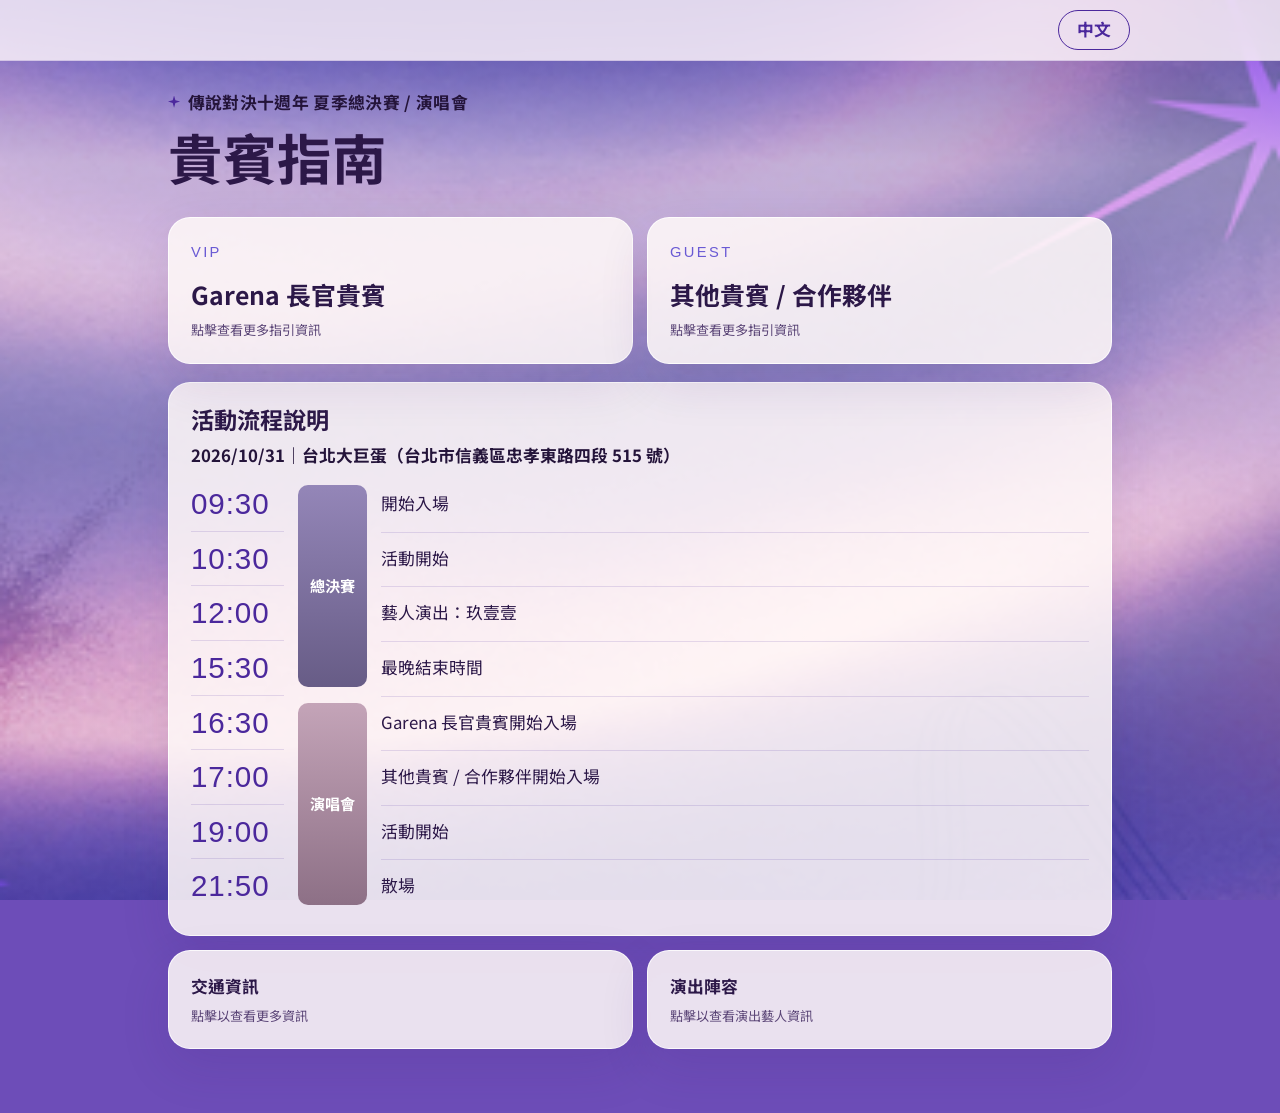
==== site/index.html @ 763a613c "發布貴賓指引網站，供 GitHub Pages 上線。" ====
<!DOCTYPE html>
<html lang="zh-Hant">
<head>
  <meta charset="utf-8">
  <meta name="viewport" content="width=device-width, initial-scale=1, viewport-fit=cover">
  <meta name="description" content="2026/10/31 傳說對決夏季總決賽與十週年演唱會貴賓指引">
  <meta name="theme-color" content="#4b289c">
  <title>傳說對決十周年｜貴賓指引</title>
  <link rel="icon" href="favicon.png" type="image/png">
  <link rel="preconnect" href="https://fonts.googleapis.com">
  <link rel="preconnect" href="https://fonts.gstatic.com" crossorigin>
  <link href="https://fonts.googleapis.com/css2?family=Noto+Sans+TC:wght@400;500;700&display=swap" rel="stylesheet">
  <link rel="stylesheet" href="css/style.css">
</head>
<body data-page="home">
  <div class="aurora" aria-hidden="true"></div>
  <header class="bar" id="bar"></header>
  <main id="main"></main>
  <dialog id="lightbox">
    <button type="button" id="lightbox-close">關閉</button>
    <img id="lightbox-img" alt="">
    <p id="lightbox-cap"></p>
  </dialog>
  <script src="js/content.js"></script>
  <script src="js/main.js"></script>
</body>
</html>
---- site/css/style.css ----
:root {
  --ink: #2c1848;
  --deep: #4b289c;
  --violet: #6a5ad4;
  --pink: #ed8cc1;
  --blush: #fcd2e1;
  --cream: #fff7f4;
  --line: rgba(75, 40, 156, 0.14);
  --card: rgba(255, 250, 248, 0.86);
  --shadow: 0 18px 50px rgba(58, 24, 104, 0.12);
}

* { box-sizing: border-box; }

html { scroll-behavior: smooth; }

img,
svg { max-width: 100%; }

body {
  margin: 0;
  overflow-x: clip;
  overflow-wrap: break-word;
  color: var(--ink);
  font-family: "Noto Sans TC", "PingFang TC", "Microsoft JhengHei", sans-serif;
  font-size: 1.05rem;
  line-height: 1.65;
  background: #6d4db8;
}

.aurora {
  position: fixed;
  inset: 0;
  z-index: -1;
  background:
    linear-gradient(180deg, rgba(75, 40, 156, 0.18), rgba(255, 241, 235, 0.42) 18%, rgba(252, 210, 225, 0.28) 70%, rgba(75, 40, 156, 0.2)),
    url("../images/bg-aurora.png") center / cover no-repeat;
}

.bar {
  position: sticky;
  top: 0;
  z-index: 5;
  padding: max(10px, env(safe-area-inset-top)) max(18px, env(safe-area-inset-right)) 10px max(18px, env(safe-area-inset-left));
  background: rgba(255, 247, 252, 0.82);
  border-bottom: 1px solid var(--line);
  backdrop-filter: blur(16px);
}

.bar-row {
  max-width: 980px;
  margin: 0 auto;
  display: flex;
  align-items: center;
  justify-content: space-between;
  gap: 16px;
}

.menu-btn {
  width: 44px;
  height: 40px;
  padding: 0 8px;
  border: 0;
  background: transparent;
  display: flex;
  flex-direction: column;
  justify-content: center;
  gap: 5px;
  cursor: pointer;
}

.menu-btn span {
  display: block;
  height: 2px;
  border-radius: 2px;
  background: var(--deep);
}

.lang {
  border: 1px solid var(--deep);
  background: transparent;
  color: var(--deep);
  border-radius: 999px;
  min-width: 4.5rem;
  min-height: 40px;
  padding: 0 14px;
  font: inherit;
  font-weight: 700;
  cursor: pointer;
}

.lang:focus-visible { background: var(--deep); color: white; }

@media (hover: hover) and (pointer: fine) {
  .lang:hover { background: var(--deep); color: white; }
}

.nav {
  max-width: 980px;
  margin: 0 auto;
  display: grid;
  grid-template-rows: 0fr;
  transition: grid-template-rows 0.32s ease, margin-top 0.32s ease;
}

.nav.open { grid-template-rows: 1fr; margin-top: 8px; }

.nav-inner {
  min-height: 0;
  overflow: hidden;
  display: flex;
  flex-direction: column;
  gap: 6px;
  opacity: 0;
  transform: translateY(-8px);
  transition: opacity 0.24s ease, transform 0.32s ease;
}

.nav.open .nav-inner { opacity: 1; transform: none; }

.nav a {
  text-decoration: none;
  color: var(--deep);
  background: rgba(255, 255, 255, 0.72);
  border: 1px solid var(--line);
  border-radius: 12px;
  padding: 12px 14px;
  font-size: 1rem;
}

.nav a[aria-current="page"] {
  background: var(--deep);
  color: white;
  border-color: var(--deep);
}

.wrap {
  max-width: 980px;
  margin: 0 auto;
  padding: 28px max(18px, env(safe-area-inset-right)) max(64px, env(safe-area-inset-bottom)) max(18px, env(safe-area-inset-left));
}

.wrap > section > h2 { margin-top: 28px; }

.wrap > .panel > h2 { margin-top: 0; }

.kicker {
  margin: 0 0 6px;
  font-family: Impact, "Arial Narrow", sans-serif;
  letter-spacing: 0.16em;
  text-transform: uppercase;
  color: var(--violet);
  font-size: 0.92rem;
}

.wrap > .kicker {
  font-family: "Noto Sans TC", "PingFang TC", "Microsoft JhengHei", sans-serif;
  letter-spacing: 0.02em;
  text-transform: none;
  color: #24143a;
  font-weight: 700;
  font-size: 1.05rem;
}

.wrap > .kicker::before {
  content: "";
  display: inline-block;
  width: 0.72em;
  height: 0.72em;
  margin-right: 0.45em;
  background: #4b289c;
  clip-path: polygon(50% 0, 61% 39%, 100% 50%, 61% 61%, 50% 100%, 39% 61%, 0 50%, 39% 39%);
  vertical-align: 0.08em;
}

h1, h2, h3 { line-height: 1.25; font-weight: 700; }

h1 {
  margin: 0;
  font-size: clamp(2.1rem, 7vw, 3.4rem);
  letter-spacing: 0.01em;
}

h2 { margin: 0 0 8px; font-size: 1.45rem; }

h3 { margin: 0; font-size: 1.05rem; }

.lede {
  margin: 12px 0 0;
  max-width: 38rem;
  font-size: 1.12rem;
}

.place-line,
.address,
.place-name { margin: 14px 0 0; }

.place-line {
  display: flex;
  flex-direction: column;
  gap: 2px;
}

.place-line span,
.address { color: #5c4778; }

.choices,
.link-row,
.artists,
.figures {
  display: grid;
  gap: 14px;
}

.choices { margin-top: 26px; }

.choice,
.link-card,
.panel,
.artist {
  background: var(--card);
  border: 1px solid rgba(255, 255, 255, 0.8);
  box-shadow: var(--shadow);
  border-radius: 22px;
}

.choice,
.link-card {
  display: flex;
  flex-direction: column;
  gap: 4px;
  padding: 22px;
  color: inherit;
  text-decoration: none;
}

.choice strong {
  font-size: 1.55rem;
}

.choice .hint,
.link-card .hint {
  color: #5c4778;
  font-size: 0.82rem;
}

.button,
.artist a { transition: transform 0.15s ease; }

.choice,
.link-card {
  transition: transform 0.15s ease, background 0.2s ease, color 0.2s ease, border-color 0.2s ease;
}

.choice:active,
.link-card:active {
  background: var(--deep);
  color: white;
  border-color: var(--deep);
}

.choice:active .kicker,
.choice:active .hint,
.link-card:active .hint { color: white; }

@media (hover: hover) and (pointer: fine) {
  .choice:hover,
  .link-card:hover,
  .button:hover,
  .artist a:hover { transform: translateY(-1px); }

  .choice:hover,
  .link-card:hover {
    background: var(--deep);
    color: white;
    border-color: var(--deep);
  }

  .choice:hover .kicker,
  .choice:hover .hint,
  .link-card:hover .hint { color: white; }
}

.panel { margin-top: 18px; padding: 22px; }

.times,
.steps,
.seats ul { list-style: none; margin: 0; padding: 0; }

.times li,
.steps li {
  display: grid;
  grid-template-columns: 6.2rem 1fr;
  gap: 12px;
  align-items: baseline;
  padding: 12px 0;
  border-top: 1px solid var(--line);
}

.when {
  margin: 2px 0 8px;
  font-weight: 700;
  color: #24143a;
}

.schedule {
  display: grid;
  grid-template-columns: 5.8rem auto minmax(0, 1fr);
  column-gap: 14px;
  align-items: center;
}

.schedule .time { grid-column: 1; }

.schedule .slot {
  grid-column: 2;
  align-self: stretch;
  display: flex;
  align-items: center;
  justify-content: center;
  margin: 8px 0;
  padding: 8px 12px;
  border-radius: 10px;
  background: linear-gradient(180deg, #9486b8 0%, #675c86 100%);
  color: white;
  line-height: 1.3;
  text-align: center;
}

.schedule .label { grid-column: 3; }

.schedule .time,
.schedule .label { padding: 12px 0; }

.schedule .rule { border-top: 1px solid var(--line); }

.slot {
  font-weight: 700;
  font-size: 0.95rem;
}

.slot.concert { background: linear-gradient(180deg, #c4a4b8 0%, #8d7086 100%); }

@media (prefers-reduced-motion: reduce) {
  .nav,
  .nav-inner,
  .choice { transition: none; }
}

.way-title { margin: 22px 0 0; }

.ways {
  list-style: none;
  margin: 8px 0 0;
  padding: 0;
  counter-reset: way;
}

.ways > li {
  display: grid;
  grid-template-columns: 2rem 1fr;
  gap: 12px;
  align-items: start;
  counter-increment: way;
  padding: 14px 0 0;
  margin-top: 14px;
  border-top: 1px solid var(--line);
}

.ways > li::before {
  content: counter(way);
  font-family: Impact, "Arial Narrow", sans-serif;
  color: var(--deep);
  font-size: 1.4rem;
  line-height: 1.4;
}

.ways > li p { margin: 4px 0 0; }

.ways .steps { margin-top: 4px; }

.steps { counter-reset: step; }

.steps li {
  grid-template-columns: 2rem 1fr;
  counter-increment: step;
}

.steps li::before {
  content: counter(step);
  font-family: Impact, "Arial Narrow", sans-serif;
  color: var(--deep);
  font-size: 1.4rem;
}

.time {
  font-family: Impact, "Arial Narrow", sans-serif;
  font-size: 1.85rem;
  letter-spacing: 0.03em;
  color: var(--deep);
  line-height: 1;
}

.note { margin: 8px 0 0; color: #5c4778; }

.brief { margin: 4px 0 0; }

.brief > div { padding: 14px 0 0; }

.brief > div + div { margin-top: 14px; border-top: 1px solid var(--line); }

.brief dt {
  font-weight: 700;
  color: var(--deep);
}

.brief dd { margin: 6px 0 0; }

.plain { margin: 0; padding-left: 1.2rem; }

.seat-places { margin-top: 14px; }

.plain li + li { margin-top: 6px; }

.text-zoom,
.brief a {
  color: var(--deep);
  font-weight: 700;
}

.text-zoom {
  border: 0;
  padding: 0;
  background: none;
  font: inherit;
  font-weight: 700;
  text-decoration: underline;
  text-underline-offset: 3px;
  cursor: pointer;
}

.gate {
  color: var(--deep);
  text-decoration: underline;
  text-underline-offset: 3px;
}

.map-link { margin: 0 0 10px; }

.guest-table {
  width: 100%;
  border-collapse: collapse;
}

.guest-table th,
.guest-table td {
  text-align: left;
  padding: 10px 12px;
  border-bottom: 1px solid var(--line);
}

.brief > div:has(.guest-table) { padding-top: 8px; }

.brief dd:has(.guest-table) { margin-top: 0; }

.guest-table th {
  color: var(--deep);
  font-size: 1.2rem;
  font-weight: 700;
}

.fine {
  display: flex;
  align-items: center;
  gap: 6px;
  margin: 8px 0 0;
  color: #5c4778;
  font-size: 0.86rem;
}

.food {
  width: 1.05em;
  height: 1.05em;
  flex: 0 0 auto;
  fill: currentColor;
}

.brief + .figures { margin-top: 18px; }

.facts { margin: 8px 0 0; }

.facts div { padding: 12px 0; border-top: 1px solid var(--line); }

.facts dt {
  font-size: 0.82rem;
  letter-spacing: 0.08em;
  color: var(--violet);
  font-weight: 700;
}

.facts dd { margin: 4px 0 0; }

.pending {
  display: inline-block;
  border: 1px dashed var(--violet);
  border-radius: 999px;
  padding: 2px 10px;
  color: var(--deep);
}

.seats {
  margin-top: 8px;
  padding-top: 8px;
}

.seats li {
  padding: 8px 0;
  border-top: 1px solid var(--line);
}

.boxes li {
  display: grid;
  grid-template-columns: 4.2rem 1fr;
  grid-template-rows: auto auto;
  column-gap: 12px;
  align-items: baseline;
}

.boxes strong {
  grid-row: 1 / span 2;
  font-family: Impact, "Arial Narrow", sans-serif;
  font-size: 1.6rem;
  font-weight: 400;
  color: var(--deep);
}

.boxes em { font-style: normal; font-weight: 700; }

.button,
.artist a,
.zoom {
  font: inherit;
}

.button,
.artist a {
  display: inline-flex;
  align-items: center;
  margin-top: 14px;
  padding: 10px 16px;
  border-radius: 999px;
  background: var(--deep);
  color: white;
  text-decoration: none;
  font-weight: 700;
}

.artist .artist-links {
  display: flex;
  flex-wrap: wrap;
  gap: 8px;
  margin: 14px 0 0;
}

.artist-links a { margin-top: 0; }

.zoom-hint {
  margin: 18px 0 8px;
  color: #5c4778;
  font-size: 0.92rem;
}

.zoom {
  display: block;
  width: 100%;
  padding: 0;
  border: 0;
  background: transparent;
  border-radius: 16px;
  cursor: zoom-in;
  overflow: hidden;
}

.zoom img,
.artist img {
  display: block;
  width: 100%;
  object-fit: cover;
}

.zoom img { max-height: 520px; object-fit: contain; background: #1d1233; }

figure { margin: 0; }

figcaption {
  margin-top: 8px;
  color: #5c4778;
  font-size: 0.92rem;
}

.link-row { margin-top: 14px; }

.group-label {
  margin: 22px 0 10px;
  color: var(--violet);
  font-size: 1.22rem;
  font-weight: 700;
  letter-spacing: 0.04em;
}

.artists { margin-top: 12px; }

.artist {
  overflow: hidden;
}

.artist img {
  aspect-ratio: 1;
  object-position: center 18%;
}

.artist div { padding: 16px 18px 18px; }

.artist h3 { font-size: 1.35rem; }

.en-name,
.role { margin: 2px 0; }

.en-name { color: var(--violet); }

.role { font-weight: 700; }

.artist p:last-of-type { margin: 8px 0 0; }

dialog {
  width: fit-content;
  max-width: min(960px, calc(100vw - 28px));
  max-height: calc(100vh - 28px);
  border: 0;
  padding: 12px;
  background: transparent;
  color: white;
}

dialog::backdrop { background: rgba(24, 12, 48, 0.86); }

#lightbox-img {
  display: block;
  width: auto;
  max-width: min(920px, calc(100vw - 96px));
  max-height: 78vh;
  margin: 0 auto;
  object-fit: contain;
  border-radius: 12px;
  background: transparent;
}

.lightbox-nav {
  position: absolute;
  top: 50%;
  transform: translateY(-50%);
  width: 44px;
  height: 44px;
  border: 0;
  border-radius: 50%;
  background: white;
  color: var(--deep);
  font-size: 1.8rem;
  line-height: 1;
  cursor: pointer;
}

#lightbox-prev { left: 0; }

#lightbox-next { right: 0; }

#lightbox-cap { margin: 10px 4px 0; }

#lightbox-close {
  position: absolute;
  top: 18px;
  right: 18px;
  border: 0;
  border-radius: 999px;
  min-height: 40px;
  padding: 0 14px;
  background: white;
  color: var(--deep);
  font: inherit;
  font-weight: 700;
  cursor: pointer;
}

a:focus-visible,
button:focus-visible {
  outline: 3px solid var(--pink);
  outline-offset: 2px;
}

@media (max-width: 640px) {
  .wrap { padding-top: 20px; }

  .panel,
  .choice,
  .link-card { padding: 16px; }

  .choice strong { font-size: 1.28rem; }

  h2 { font-size: 1.28rem; }

  .schedule {
    grid-template-columns: 4.4rem auto minmax(0, 1fr);
    column-gap: 8px;
  }

  .time { font-size: 1.45rem; }

  .schedule .slot {
    margin: 6px 0;
    padding: 6px;
    font-size: 0.86rem;
  }

  .guest-table th,
  .guest-table td { padding: 8px 6px; }

  .artist {
    display: grid;
    grid-template-columns: 108px minmax(0, 1fr);
  }

  .artist img { align-self: start; }

  .artist div { padding: 12px; }

  .artist h3 { font-size: 1.15rem; }

  .artist .artist-links a { padding: 8px 12px; }

  dialog {
    max-width: calc(100% - 16px);
    padding: 48px 8px 12px;
  }

  #lightbox-img {
    max-width: 100%;
    max-height: 68vh;
  }

  #lightbox-close { top: 8px; right: 8px; }

  .lightbox-nav { width: 36px; height: 36px; }
}

@media (min-width: 760px) {
  .choices,
  .link-row { grid-template-columns: 1fr 1fr; }

  .artists { grid-template-columns: 1fr 1fr; }

  .figures { grid-template-columns: 1fr 1fr; }

  .figures figure.wide { grid-column: 1 / -1; }
}
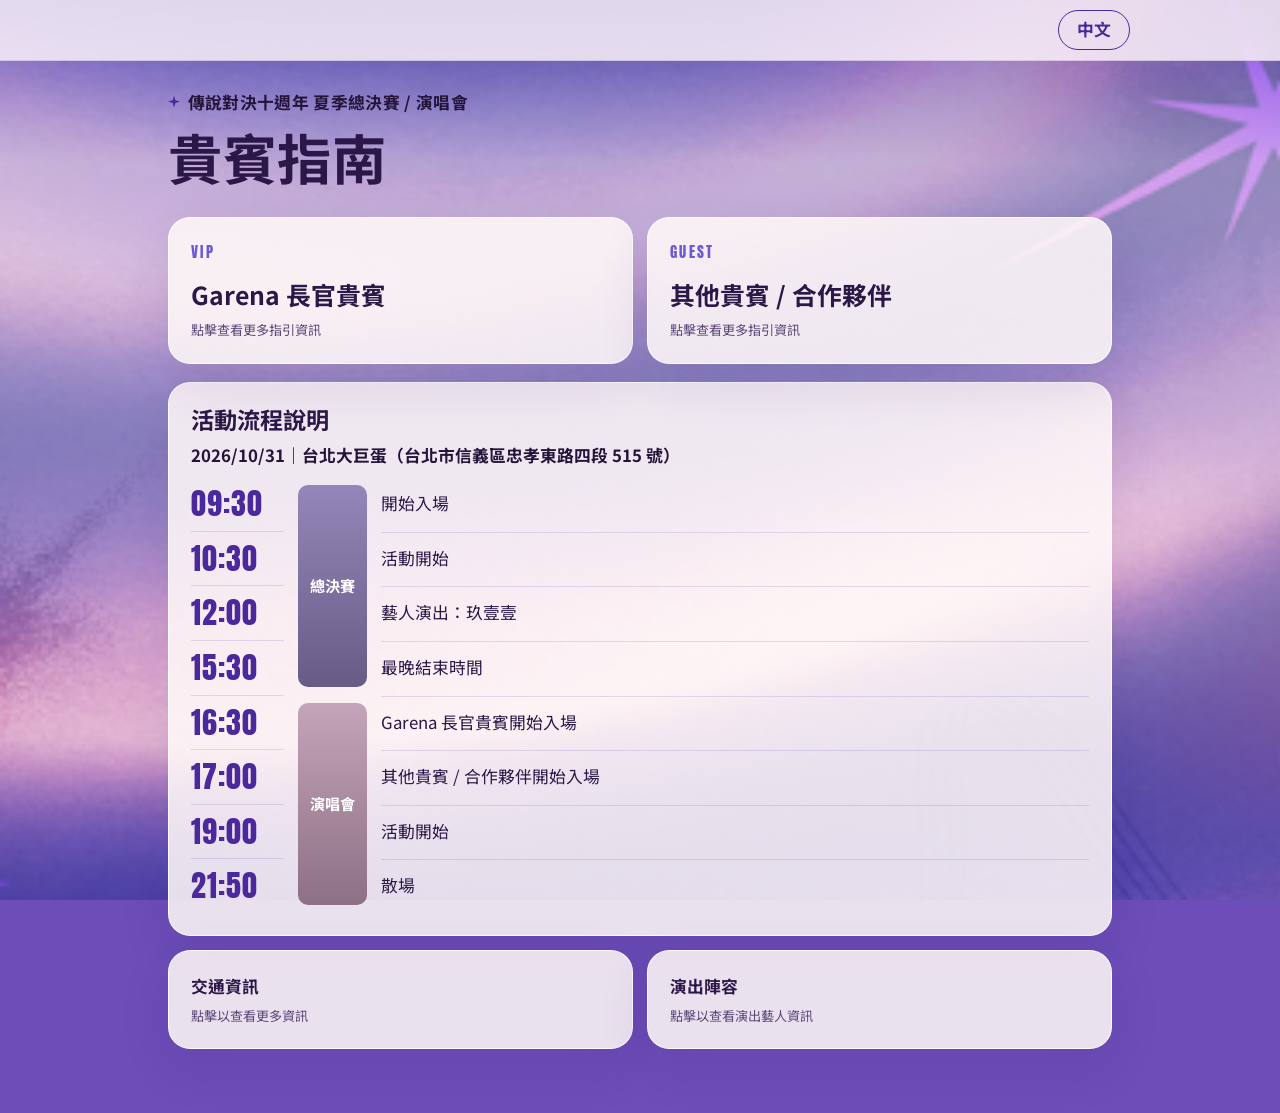
==== commit d8ff0699: "嵌入 Anton 字型，讓 VIP 與時間在手機上維持窄體顯示。" ====
--- a/site/index.html
+++ b/site/index.html
@@ -3,13 +3,12 @@
 <head>
   <meta charset="utf-8">
   <meta name="viewport" content="width=device-width, initial-scale=1, viewport-fit=cover">
-  <meta name="description" content="2026/10/31 傳說對決夏季總決賽與十週年演唱會貴賓指引">
   <meta name="theme-color" content="#4b289c">
-  <title>傳說對決十周年｜貴賓指引</title>
+  <title>AOV 10th Event | VIP Guide</title>
   <link rel="icon" href="favicon.png" type="image/png">
   <link rel="preconnect" href="https://fonts.googleapis.com">
   <link rel="preconnect" href="https://fonts.gstatic.com" crossorigin>
-  <link href="https://fonts.googleapis.com/css2?family=Noto+Sans+TC:wght@400;500;700&display=swap" rel="stylesheet">
+  <link href="https://fonts.googleapis.com/css2?family=Anton&family=Noto+Sans+TC:wght@400;500;700&display=swap" rel="stylesheet">
   <link rel="stylesheet" href="css/style.css">
 </head>
 <body data-page="home">
--- a/site/css/style.css
+++ b/site/css/style.css
@@ -146,7 +146,7 @@
 
 .kicker {
   margin: 0 0 6px;
-  font-family: Impact, "Arial Narrow", sans-serif;
+  font-family: Impact, Anton, "Arial Narrow", sans-serif;
   letter-spacing: 0.16em;
   text-transform: uppercase;
   color: var(--violet);
@@ -369,7 +369,7 @@
 
 .ways > li::before {
   content: counter(way);
-  font-family: Impact, "Arial Narrow", sans-serif;
+  font-family: Impact, Anton, "Arial Narrow", sans-serif;
   color: var(--deep);
   font-size: 1.4rem;
   line-height: 1.4;
@@ -388,13 +388,13 @@
 
 .steps li::before {
   content: counter(step);
-  font-family: Impact, "Arial Narrow", sans-serif;
+  font-family: Impact, Anton, "Arial Narrow", sans-serif;
   color: var(--deep);
   font-size: 1.4rem;
 }
 
 .time {
-  font-family: Impact, "Arial Narrow", sans-serif;
+  font-family: Impact, Anton, "Arial Narrow", sans-serif;
   font-size: 1.85rem;
   letter-spacing: 0.03em;
   color: var(--deep);
@@ -528,7 +528,7 @@
 
 .boxes strong {
   grid-row: 1 / span 2;
-  font-family: Impact, "Arial Narrow", sans-serif;
+  font-family: Impact, Anton, "Arial Narrow", sans-serif;
   font-size: 1.6rem;
   font-weight: 400;
   color: var(--deep);
